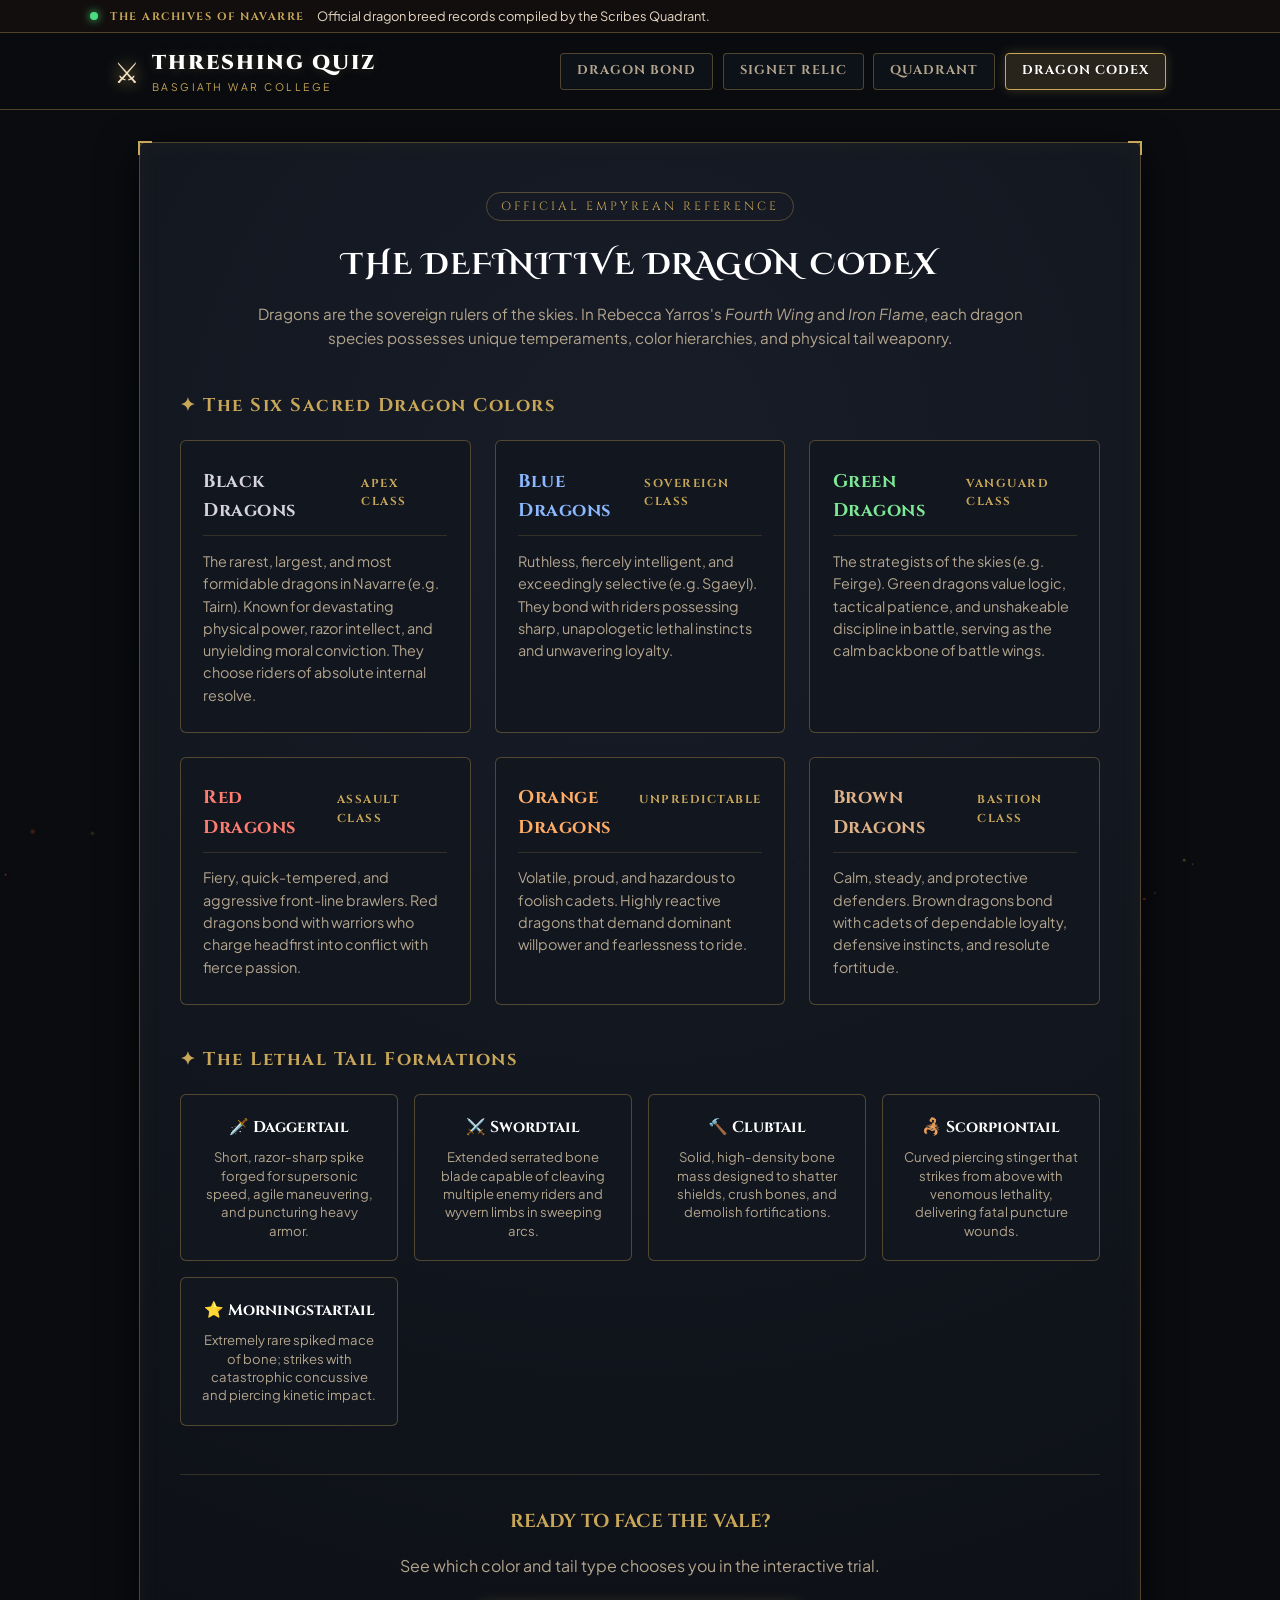
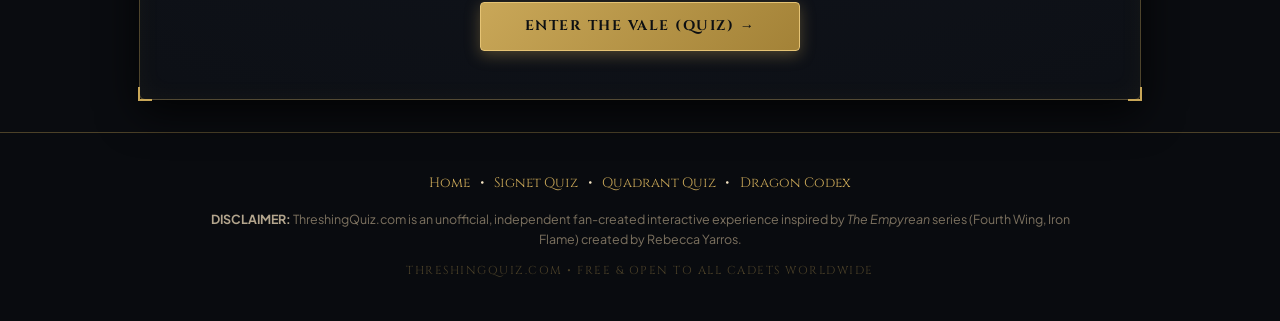
==== dragon-codex/index.html @ b6564068 "Clean AI clutter and add CF Pages subpages" ====
<!DOCTYPE html>
<html lang="en">
<head>
  <meta charset="UTF-8">
  <meta name="viewport" content="width=device-width, initial-scale=1.0">
  <title>Dragon Lore Codex | Breeds, Colors, and Tail Formations - Threshing Quiz</title>
  <meta name="description" content="Complete Fourth Wing Dragon Lore Codex. Explore all 6 dragon color breeds, 5 lethal tail types, rare temperaments, and bonded rider signet pairings in Navarre.">
  <meta name="keywords" content="fourth wing dragons, dragon breeds fourth wing, dragon colors fourth wing, dragon tails fourth wing, tairn breed, sgaeyl breed, threshing dragon lore">
  
  <link rel="canonical" href="https://threshingquiz.com/dragon-codex/">
  <meta property="og:title" content="Fourth Wing Dragon Codex: Breeds, Colors & Tails">
  <meta property="og:description" content="Everything about the dragons of the Vale: Black, Blue, Green, Red, Orange, and Brown breeds, and fatal tail weapons.">
  <meta property="og:type" content="article">
  <meta property="og:url" content="https://threshingquiz.com/dragon-codex/">
  <link rel="icon" href="data:image/svg+xml,<svg xmlns=%22http://www.w3.org/2000/svg%22 viewBox=%220 0 100 100%22><text y=%22.9em%22 font-size=%2290%22>🐉</text></svg>">

  <!-- Google Fonts -->
  <link rel="preconnect" href="https://fonts.googleapis.com">
  <link rel="preconnect" href="https://fonts.gstatic.com" crossorigin>
  <link href="https://fonts.googleapis.com/css2?family=Cinzel:wght@600;700;900&family=Cinzel+Decorative:wght@700&family=Plus+Jakarta+Sans:wght@400;500;600;700&display=swap" rel="stylesheet">
  
  <link rel="stylesheet" href="../style.css">
</head>
<body>
  <canvas id="ambientCanvas"></canvas>

  <div class="site-wrapper">
    <div class="vale-ticker-bar">
      <div class="ticker-content">
        <span class="pulse-indicator"></span>
        <span class="ticker-badge">THE ARCHIVES OF NAVARRE</span>
        <span class="ticker-text">Official dragon breed records compiled by the Scribes Quadrant.</span>
      </div>
    </div>

    <header class="site-header">
      <div class="header-content">
        <a href="/" class="brand-logo">
          <span class="dragon-glyph">⚔️</span>
          <div class="logo-text">
            <span class="brand-title">THRESHING QUIZ</span>
            <span class="brand-sub">BASGIATH WAR COLLEGE</span>
          </div>
        </a>
        <nav class="quiz-nav">
          <a href="/" class="nav-btn">Dragon Bond</a>
          <a href="/signet-quiz/" class="nav-btn">Signet Relic</a>
          <a href="/quadrant-quiz/" class="nav-btn">Quadrant</a>
          <a href="/dragon-codex/" class="nav-btn active">Dragon Codex</a>
        </nav>
      </div>
    </header>

    <main class="main-content">
      <!-- MAIN CODEX ARTICLE -->
      <section class="codex-section">
        <div class="ancient-border-box">
          <div class="corner-ornament top-left"></div>
          <div class="corner-ornament top-right"></div>
          <div class="corner-ornament bottom-left"></div>
          <div class="corner-ornament bottom-right"></div>

          <div class="sec-head">
            <div class="hero-badge">OFFICIAL EMPYREAN REFERENCE</div>
            <h1 class="section-title">THE DEFINITIVE DRAGON CODEX</h1>
            <p class="section-intro">
              Dragons are the sovereign rulers of the skies. In Rebecca Yarros's <em>Fourth Wing</em> and <em>Iron Flame</em>, each dragon species possesses unique temperaments, color hierarchies, and physical tail weaponry.
            </p>
          </div>

          <div class="codex-subhead">
            <h3>✦ The Six Sacred Dragon Colors</h3>
          </div>
          <div class="dragon-colors-grid">
            <div class="color-card black-dragon">
              <div class="card-header-row">
                <h4>Black Dragons</h4>
                <span class="dragon-rank">Apex Class</span>
              </div>
              <p>The rarest, largest, and most formidable dragons in Navarre (e.g. Tairn). Known for devastating physical power, razor intellect, and unyielding moral conviction. They choose riders of absolute internal resolve.</p>
            </div>

            <div class="color-card blue-dragon">
              <div class="card-header-row">
                <h4>Blue Dragons</h4>
                <span class="dragon-rank">Sovereign Class</span>
              </div>
              <p>Ruthless, fiercely intelligent, and exceedingly selective (e.g. Sgaeyl). They bond with riders possessing sharp, unapologetic lethal instincts and unwavering loyalty.</p>
            </div>

            <div class="color-card green-dragon">
              <div class="card-header-row">
                <h4>Green Dragons</h4>
                <span class="dragon-rank">Vanguard Class</span>
              </div>
              <p>The strategists of the skies (e.g. Feirge). Green dragons value logic, tactical patience, and unshakeable discipline in battle, serving as the calm backbone of battle wings.</p>
            </div>

            <div class="color-card red-dragon">
              <div class="card-header-row">
                <h4>Red Dragons</h4>
                <span class="dragon-rank">Assault Class</span>
              </div>
              <p>Fiery, quick-tempered, and aggressive front-line brawlers. Red dragons bond with warriors who charge headfirst into conflict with fierce passion.</p>
            </div>

            <div class="color-card orange-dragon">
              <div class="card-header-row">
                <h4>Orange Dragons</h4>
                <span class="dragon-rank">Unpredictable</span>
              </div>
              <p>Volatile, proud, and hazardous to foolish cadets. Highly reactive dragons that demand dominant willpower and fearlessness to ride.</p>
            </div>

            <div class="color-card brown-dragon">
              <div class="card-header-row">
                <h4>Brown Dragons</h4>
                <span class="dragon-rank">Bastion Class</span>
              </div>
              <p>Calm, steady, and protective defenders. Brown dragons bond with cadets of dependable loyalty, defensive instincts, and resolute fortitude.</p>
            </div>
          </div>

          <div class="codex-subhead mt-large">
            <h3>✦ The Lethal Tail Formations</h3>
          </div>
          <div class="tail-grid">
            <div class="tail-card">
              <h4>🗡️ Daggertail</h4>
              <p>Short, razor-sharp spike forged for supersonic speed, agile maneuvering, and puncturing heavy armor.</p>
            </div>
            <div class="tail-card">
              <h4>⚔️ Swordtail</h4>
              <p>Extended serrated bone blade capable of cleaving multiple enemy riders and wyvern limbs in sweeping arcs.</p>
            </div>
            <div class="tail-card">
              <h4>🔨 Clubtail</h4>
              <p>Solid, high-density bone mass designed to shatter shields, crush bones, and demolish fortifications.</p>
            </div>
            <div class="tail-card">
              <h4>🦂 Scorpiontail</h4>
              <p>Curved piercing stinger that strikes from above with venomous lethality, delivering fatal puncture wounds.</p>
            </div>
            <div class="tail-card">
              <h4>⭐ Morningstartail</h4>
              <p>Extremely rare spiked mace of bone; strikes with catastrophic concussive and piercing kinetic impact.</p>
            </div>
          </div>

          <div style="text-align: center; margin-top: 3rem; padding-top: 2rem; border-top: 1px solid rgba(201,167,88,0.2);">
            <h3 style="font-family: var(--font-serif); color: var(--border-gold); margin-bottom: 1rem;">READY TO FACE THE VALE?</h3>
            <p style="color: var(--text-muted); margin-bottom: 1.5rem;">See which color and tail type chooses you in the interactive trial.</p>
            <a href="/" class="action-btn primary-gold" style="max-width: 320px; margin: 0 auto; text-decoration:none;">Enter the Vale (Quiz) →</a>
          </div>
        </div>
      </section>
    </main>

    <footer class="site-footer">
      <div class="footer-content">
        <div class="footer-links">
          <a href="/">Home</a> •
          <a href="/signet-quiz/">Signet Quiz</a> •
          <a href="/quadrant-quiz/">Quadrant Quiz</a> •
          <a href="/dragon-codex/">Dragon Codex</a>
        </div>
        <p class="disclaimer-text">
          <strong>DISCLAIMER:</strong> ThreshingQuiz.com is an unofficial, independent fan-created interactive experience inspired by <em>The Empyrean</em> series (Fourth Wing, Iron Flame) created by Rebecca Yarros.
        </p>
        <p class="copyright-sub">ThreshingQuiz.com • Free & Open to All Cadets Worldwide</p>
      </div>
    </footer>
  </div>

  <script src="../quizzes.js"></script>
  <script src="../app.js"></script>
</body>
</html>
---- style.css ----
:root {
  --bg-dark: #0a0c10;
  --bg-card: #12161f;
  --bg-card-hover: #19202c;
  --border-gold: #c9a758;
  --border-gold-subtle: rgba(201, 167, 88, 0.35);
  --gold-glow: rgba(201, 167, 88, 0.25);
  --text-main: #f4e3c2;
  --text-muted: #b3a58d;
  --text-dim: #7d7260;
  --accent-crimson: #a62a2a;
  --accent-lightning: #e2c044;
  --font-serif: 'Cinzel', Georgia, serif;
  --font-decorative: 'Cinzel Decorative', Georgia, serif;
  --font-sans: 'Plus Jakarta Sans', system-ui, -apple-system, sans-serif;
}

* {
  box-sizing: border-box;
  margin: 0;
  padding: 0;
}

body {
  background-color: var(--bg-dark);
  color: var(--text-main);
  font-family: var(--font-sans);
  min-height: 100vh;
  position: relative;
  overflow-x: hidden;
  line-height: 1.6;
}

/* Ambient Canvas Background */
#ambientCanvas {
  position: fixed;
  top: 0;
  left: 0;
  width: 100vw;
  height: 100vh;
  z-index: 0;
  pointer-events: none;
  opacity: 0.6;
}

.site-wrapper {
  position: relative;
  z-index: 1;
  display: flex;
  flex-direction: column;
  min-height: 100vh;
}

/* Live Vale Ticker */
.vale-ticker-bar {
  background: rgba(20, 15, 14, 0.95);
  border-bottom: 1px solid var(--border-gold-subtle);
  padding: 6px 16px;
  font-size: 0.8rem;
  color: var(--text-muted);
}

.ticker-content {
  max-width: 1100px;
  margin: 0 auto;
  display: flex;
  align-items: center;
  gap: 12px;
}

.pulse-indicator {
  width: 8px;
  height: 8px;
  border-radius: 50%;
  background: #4ade80;
  box-shadow: 0 0 8px #4ade80;
  animation: pulseLight 1.8s infinite;
}

@keyframes pulseLight {
  0%, 100% { opacity: 1; transform: scale(1); }
  50% { opacity: 0.4; transform: scale(0.85); }
}

.ticker-badge {
  font-family: var(--font-serif);
  font-size: 0.68rem;
  letter-spacing: 1.5px;
  color: var(--border-gold);
  font-weight: 700;
}

.ticker-text {
  color: #e5d8c5;
  white-space: nowrap;
  overflow: hidden;
  text-overflow: ellipsis;
}

/* Header */
.site-header {
  border-bottom: 1px solid var(--border-gold-subtle);
  background: rgba(10, 12, 16, 0.85);
  backdrop-filter: blur(12px);
  position: sticky;
  top: 0;
  z-index: 100;
}

.header-content {
  max-width: 1100px;
  margin: 0 auto;
  padding: 0.85rem 1.5rem;
  display: flex;
  align-items: center;
  justify-content: space-between;
  flex-wrap: wrap;
  gap: 1rem;
}

.brand-logo {
  display: flex;
  align-items: center;
  gap: 0.75rem;
  text-decoration: none;
  color: var(--text-main);
}

.dragon-glyph {
  font-size: 1.8rem;
  filter: drop-shadow(0 0 8px var(--border-gold));
}

.logo-text {
  display: flex;
  flex-direction: column;
}

.brand-title {
  font-family: var(--font-serif);
  font-weight: 900;
  font-size: 1.25rem;
  letter-spacing: 2px;
  color: #fff;
  text-shadow: 0 0 12px var(--gold-glow);
}

.brand-sub {
  font-size: 0.65rem;
  letter-spacing: 2.5px;
  color: var(--border-gold);
  text-transform: uppercase;
}

.quiz-nav {
  display: flex;
  gap: 0.6rem;
  align-items: center;
  flex-wrap: wrap;
}

.nav-btn {
  background: rgba(18, 22, 31, 0.6);
  border: 1px solid var(--border-gold-subtle);
  color: var(--text-muted);
  padding: 0.45rem 1rem;
  font-size: 0.8rem;
  font-family: var(--font-serif);
  font-weight: 700;
  letter-spacing: 1px;
  text-transform: uppercase;
  cursor: pointer;
  border-radius: 4px;
  transition: all 0.25s ease;
  text-decoration: none;
  display: inline-flex;
  align-items: center;
}

.nav-btn:hover, .nav-btn.active {
  border-color: var(--border-gold);
  color: #fff;
  background: rgba(201, 167, 88, 0.16);
  box-shadow: 0 0 12px var(--gold-glow);
}

/* Main Content Area */
.main-content {
  flex: 1;
  max-width: 1050px;
  width: 100%;
  margin: 2rem auto;
  padding: 0 1.5rem;
  display: flex;
  flex-direction: column;
  gap: 3rem;
}

/* Ancient Border Box - Signature Aesthetic */
.ancient-border-box {
  background: radial-gradient(circle at 50% 20%, rgba(25, 30, 42, 0.95), rgba(13, 16, 22, 0.98));
  border: 1px solid var(--border-gold-subtle);
  box-shadow: 0 12px 40px rgba(0, 0, 0, 0.8), inset 0 0 25px rgba(201, 167, 88, 0.05);
  padding: 3rem 2.5rem;
  position: relative;
  border-radius: 6px;
}

/* Corner Ornaments */
.corner-ornament {
  position: absolute;
  width: 14px;
  height: 14px;
  border: 2px solid var(--border-gold);
  pointer-events: none;
}
.corner-ornament.top-left { top: -2px; left: -2px; border-right: none; border-bottom: none; }
.corner-ornament.top-right { top: -2px; right: -2px; border-left: none; border-bottom: none; }
.corner-ornament.bottom-left { bottom: -2px; left: -2px; border-right: none; border-top: none; }
.corner-ornament.bottom-right { bottom: -2px; right: -2px; border-left: none; border-top: none; }

/* Sections Display Logic */
#heroSection, #quizPlaySection, #calculatingSection, #resultSection {
  display: none;
}
#heroSection.active, #quizPlaySection.active, #calculatingSection.active, #resultSection.active {
  display: block;
}

/* Hero Section */
.hero-badge {
  display: inline-block;
  font-family: var(--font-serif);
  font-size: 0.75rem;
  letter-spacing: 3px;
  color: var(--border-gold);
  border: 1px solid var(--border-gold-subtle);
  padding: 0.25rem 0.85rem;
  border-radius: 20px;
  margin-bottom: 1.25rem;
  text-transform: uppercase;
}

.hero-title {
  font-family: var(--font-decorative);
  font-size: 2.3rem;
  letter-spacing: 2px;
  color: #fff;
  line-height: 1.25;
  margin-bottom: 1rem;
  text-shadow: 0 0 20px rgba(201, 167, 88, 0.35);
}

.hero-quote {
  font-family: var(--font-serif);
  font-style: italic;
  font-size: 1.15rem;
  color: var(--border-gold);
  margin-bottom: 1rem;
  opacity: 0.95;
}

.hero-description {
  color: var(--text-muted);
  font-size: 0.95rem;
  max-width: 800px;
  margin-bottom: 2.5rem;
}

/* Quiz Selector Grid */
.quiz-select-grid {
  display: grid;
  grid-template-columns: repeat(auto-fit, minmax(260px, 1fr));
  gap: 1.5rem;
  margin-bottom: 2.5rem;
}

.quiz-card {
  background: var(--bg-card);
  border: 1px solid var(--border-gold-subtle);
  border-radius: 6px;
  padding: 1.8rem 1.5rem;
  display: flex;
  flex-direction: column;
  justify-content: space-between;
  cursor: pointer;
  transition: all 0.3s cubic-bezier(0.16, 1, 0.3, 1);
  position: relative;
  overflow: hidden;
}

.quiz-card:hover {
  transform: translateY(-4px);
  border-color: var(--border-gold);
  background: var(--bg-card-hover);
  box-shadow: 0 10px 25px rgba(0, 0, 0, 0.6), 0 0 15px var(--gold-glow);
}

.quiz-card.featured {
  border-color: var(--border-gold);
  background: linear-gradient(180deg, rgba(201, 167, 88, 0.08) 0%, var(--bg-card) 100%);
}

.card-icon {
  font-size: 2.2rem;
  margin-bottom: 0.75rem;
}

.card-tag {
  font-size: 0.65rem;
  font-family: var(--font-serif);
  letter-spacing: 2px;
  color: var(--border-gold);
  margin-bottom: 0.5rem;
}

.quiz-card h3 {
  font-family: var(--font-serif);
  color: #fff;
  font-size: 1.2rem;
  margin-bottom: 0.6rem;
}

.quiz-card p {
  color: var(--text-muted);
  font-size: 0.85rem;
  margin-bottom: 1.5rem;
  flex: 1;
}

/* Action Buttons */
.action-btn {
  font-family: var(--font-serif);
  font-size: 0.88rem;
  font-weight: 700;
  letter-spacing: 1.5px;
  text-transform: uppercase;
  padding: 0.75rem 1.4rem;
  border-radius: 4px;
  cursor: pointer;
  transition: all 0.25s ease;
  display: inline-flex;
  align-items: center;
  justify-content: center;
  gap: 0.5rem;
  width: 100%;
}

.action-btn.primary-gold {
  background: linear-gradient(135deg, #c9a758 0%, #a38237 100%);
  color: #0d0f12;
  border: 1px solid #e5c374;
  box-shadow: 0 4px 15px rgba(201, 167, 88, 0.35);
}

.action-btn.primary-gold:hover {
  background: linear-gradient(135deg, #dfbc68 0%, #b89440 100%);
  box-shadow: 0 6px 20px rgba(201, 167, 88, 0.55);
  transform: translateY(-2px);
}

.action-btn.secondary-btn {
  background: rgba(201, 167, 88, 0.05);
  border: 1px solid var(--border-gold-subtle);
  color: var(--text-main);
}

.action-btn.secondary-btn:hover {
  background: rgba(201, 167, 88, 0.15);
  border-color: var(--border-gold);
  color: #fff;
}

.hero-features {
  display: flex;
  justify-content: center;
  gap: 1.8rem;
  flex-wrap: wrap;
  padding-top: 1.5rem;
  border-top: 1px solid rgba(201, 167, 88, 0.15);
  color: var(--text-dim);
  font-size: 0.85rem;
}

.hero-features span {
  color: var(--border-gold);
}

/* Quiz Status & Progress */
.quiz-status-bar {
  display: flex;
  justify-content: space-between;
  align-items: center;
  margin-bottom: 0.75rem;
  font-family: var(--font-serif);
  font-size: 0.85rem;
  color: var(--border-gold);
  letter-spacing: 1px;
}

.progress-track {
  width: 100%;
  height: 6px;
  background: rgba(201, 167, 88, 0.12);
  border-radius: 3px;
  margin-bottom: 2.2rem;
  overflow: hidden;
}

.progress-fill {
  height: 100%;
  width: 10%;
  background: linear-gradient(90deg, #c9a758, #ff6b35);
  box-shadow: 0 0 10px #c9a758;
  transition: width 0.4s ease;
}

.question-text {
  font-family: var(--font-serif);
  font-size: 1.45rem;
  color: #fff;
  line-height: 1.4;
  margin-bottom: 2rem;
  min-height: 4rem;
}

.answers-container {
  display: flex;
  flex-direction: column;
  gap: 1rem;
}

.answer-option-btn {
  background: var(--bg-card);
  border: 1px solid var(--border-gold-subtle);
  padding: 1.15rem 1.4rem;
  border-radius: 6px;
  color: var(--text-main);
  text-align: left;
  font-size: 0.98rem;
  cursor: pointer;
  transition: all 0.25s ease;
  display: flex;
  align-items: center;
  gap: 1rem;
  font-family: var(--font-sans);
}

.answer-option-btn:hover {
  background: var(--bg-card-hover);
  border-color: var(--border-gold);
  color: #fff;
  transform: translateX(4px);
  box-shadow: 0 4px 15px rgba(0, 0, 0, 0.4), inset 0 0 12px var(--gold-glow);
}

.answer-option-btn.selected {
  background: rgba(201, 167, 88, 0.2);
  border-color: var(--border-gold);
  color: #fff;
  box-shadow: 0 0 15px var(--gold-glow);
}

.answer-option-btn .option-letter {
  font-family: var(--font-serif);
  font-weight: 700;
  color: var(--border-gold);
  font-size: 1rem;
  min-width: 1.8rem;
  height: 1.8rem;
  border-radius: 50%;
  border: 1px solid var(--border-gold-subtle);
  display: flex;
  align-items: center;
  justify-content: center;
}

/* Calculating Transition */
.calculating-section {
  text-align: center;
  padding: 5rem 1rem;
}

.rune-ritual-loader {
  position: relative;
  width: 110px;
  height: 110px;
  margin: 0 auto 2rem;
}

.rune-circle {
  width: 100%;
  height: 100%;
  border: 2px dashed var(--border-gold);
  border-radius: 50%;
  animation: spinRune 6s linear infinite;
  box-shadow: 0 0 25px var(--gold-glow);
}

.dragon-eye {
  position: absolute;
  top: 50%;
  left: 50%;
  transform: translate(-50%, -50%);
  font-size: 2.5rem;
  animation: pulseGlow 1.8s ease-in-out infinite;
}

@keyframes spinRune {
  from { transform: rotate(0deg); }
  to { transform: rotate(360deg); }
}

@keyframes pulseGlow {
  0%, 100% { transform: translate(-50%, -50%) scale(1); filter: drop-shadow(0 0 4px #c9a758); }
  50% { transform: translate(-50%, -50%) scale(1.15); filter: drop-shadow(0 0 15px #ff6b35); }
}

.ritual-title {
  font-family: var(--font-decorative);
  font-size: 1.6rem;
  letter-spacing: 2px;
  color: #fff;
  margin-bottom: 0.5rem;
}

.ritual-sub {
  color: var(--text-muted);
  font-style: italic;
  font-family: var(--font-serif);
}

/* Results Display & Cadet Customizer */
.result-header {
  text-align: center;
  margin-bottom: 1.5rem;
}

.result-subtitle {
  font-family: var(--font-serif);
  font-size: 0.75rem;
  letter-spacing: 3px;
  color: var(--border-gold);
  margin-bottom: 0.5rem;
}

.result-main-title {
  font-family: var(--font-decorative);
  font-size: 2.2rem;
  color: #fff;
  letter-spacing: 1.5px;
  margin-bottom: 0.4rem;
  text-shadow: 0 0 18px rgba(201, 167, 88, 0.4);
}

.result-dragon-class {
  font-family: var(--font-serif);
  font-style: italic;
  color: var(--text-muted);
  font-size: 1.05rem;
}

.cadet-customizer {
  max-width: 600px;
  margin: 0 auto 1.5rem;
  background: var(--bg-card);
  border: 1px solid var(--border-gold-subtle);
  border-radius: 6px;
  padding: 1rem 1.25rem;
  text-align: center;
}

.cadet-customizer label {
  display: block;
  font-family: var(--font-serif);
  font-size: 0.75rem;
  letter-spacing: 1.5px;
  color: var(--border-gold);
  margin-bottom: 0.5rem;
}

.customizer-row {
  display: flex;
  gap: 0.75rem;
}

.customizer-row input {
  flex: 1;
  background: rgba(10, 12, 16, 0.8);
  border: 1px solid var(--border-gold-subtle);
  border-radius: 4px;
  padding: 0.6rem 0.9rem;
  color: #fff;
  font-family: var(--font-sans);
  font-size: 0.95rem;
}

.customizer-row input:focus {
  outline: none;
  border-color: var(--border-gold);
  box-shadow: 0 0 10px var(--gold-glow);
}

.customizer-row .action-btn {
  width: auto;
  white-space: nowrap;
}

.certificate-container {
  display: flex;
  flex-direction: column;
  align-items: center;
  margin-bottom: 2.5rem;
}

#certificateCanvas {
  max-width: 100%;
  height: auto;
  border-radius: 6px;
  box-shadow: 0 10px 30px rgba(0, 0, 0, 0.7), 0 0 20px rgba(201, 167, 88, 0.2);
  border: 1px solid var(--border-gold);
  margin-bottom: 1.25rem;
}

.cert-actions {
  display: flex;
  gap: 1rem;
  width: 100%;
  max-width: 600px;
}

.copy-alert {
  margin-top: 0.75rem;
  color: #55f3a0;
  font-size: 0.85rem;
  display: none;
}

/* Lore Breakdown */
.lore-breakdown {
  margin-top: 2rem;
  display: flex;
  flex-direction: column;
  gap: 1.5rem;
}

.lore-block {
  background: var(--bg-card);
  border: 1px solid var(--border-gold-subtle);
  border-radius: 6px;
  padding: 1.5rem;
}

.quote-block {
  border-left: 3px solid var(--border-gold);
  background: rgba(201, 167, 88, 0.05);
}

.quote-text {
  font-family: var(--font-serif);
  font-style: italic;
  font-size: 1.05rem;
  color: #fff;
}

.traits-block h3 {
  font-family: var(--font-serif);
  color: var(--border-gold);
  font-size: 1.15rem;
  margin-bottom: 0.6rem;
}

.traits-block p {
  color: var(--text-muted);
  font-size: 0.95rem;
}

.lore-stats-grid {
  display: grid;
  grid-template-columns: repeat(auto-fit, minmax(200px, 1fr));
  gap: 1rem;
}

.stat-card {
  background: var(--bg-card);
  border: 1px solid var(--border-gold-subtle);
  border-radius: 6px;
  padding: 1rem;
  text-align: center;
}

.stat-label {
  font-size: 0.75rem;
  font-family: var(--font-serif);
  color: var(--text-dim);
  letter-spacing: 1.5px;
  margin-bottom: 0.25rem;
}

.stat-value {
  font-size: 1.1rem;
  font-family: var(--font-serif);
  color: #fff;
  font-weight: 700;
}

.post-result-actions {
  display: flex;
  gap: 1rem;
  margin-top: 2.5rem;
  padding-top: 1.5rem;
  border-top: 1px solid var(--border-gold-subtle);
}

/* Codex & FAQ Content Sections */
.codex-section, .faq-section {
  width: 100%;
}

.sec-head {
  text-align: center;
  max-width: 800px;
  margin: 0 auto 2.5rem;
}

.section-title {
  font-family: var(--font-decorative);
  font-size: 1.9rem;
  color: #fff;
  letter-spacing: 1.5px;
  margin-bottom: 0.75rem;
}

.section-intro {
  color: var(--text-muted);
  font-size: 0.95rem;
}

.codex-subhead h3 {
  font-family: var(--font-serif);
  color: var(--border-gold);
  font-size: 1.15rem;
  letter-spacing: 1.5px;
  margin-bottom: 1.25rem;
}

.mt-large {
  margin-top: 2.5rem;
}

/* Dragon Colors Grid */
.dragon-colors-grid {
  display: grid;
  grid-template-columns: repeat(auto-fit, minmax(290px, 1fr));
  gap: 1.5rem;
}

.color-card {
  background: var(--bg-card);
  border: 1px solid var(--border-gold-subtle);
  border-radius: 6px;
  padding: 1.6rem 1.4rem;
  transition: all 0.25s ease;
  position: relative;
}

.color-card:hover {
  transform: translateY(-3px);
  border-color: var(--border-gold);
  background: var(--bg-card-hover);
  box-shadow: 0 8px 24px rgba(0, 0, 0, 0.6);
}

.card-header-row {
  display: flex;
  justify-content: space-between;
  align-items: baseline;
  border-bottom: 1px solid rgba(201, 167, 88, 0.18);
  padding-bottom: 0.6rem;
  margin-bottom: 0.85rem;
}

.color-card h4 {
  font-family: var(--font-serif);
  font-size: 1.15rem;
  color: #fff;
  letter-spacing: 0.5px;
}

.dragon-rank {
  font-family: var(--font-serif);
  font-size: 0.72rem;
  letter-spacing: 1.5px;
  text-transform: uppercase;
  color: var(--border-gold);
  font-weight: 700;
}

/* Subtle custom accent headers */
.black-dragon h4 { color: #d5d3e0; }
.blue-dragon h4 { color: #8bb8ff; }
.green-dragon h4 { color: #7de895; }
.red-dragon h4 { color: #ff7d70; }
.orange-dragon h4 { color: #ffad66; }
.brown-dragon h4 { color: #dfb288; }

.color-card p {
  color: var(--text-muted);
  font-size: 0.9rem;
  line-height: 1.55;
}

/* Tail Grid */
.tail-grid {
  display: grid;
  grid-template-columns: repeat(auto-fit, minmax(180px, 1fr));
  gap: 1rem;
}

.tail-card {
  background: var(--bg-card);
  border: 1px solid var(--border-gold-subtle);
  border-radius: 6px;
  padding: 1.25rem;
  text-align: center;
}

.tail-card h4 {
  font-family: var(--font-serif);
  color: #fff;
  font-size: 0.98rem;
  margin-bottom: 0.5rem;
}

.tail-card p {
  color: var(--text-muted);
  font-size: 0.82rem;
  line-height: 1.4;
}

/* FAQ Accordion */
.faq-accordion {
  display: flex;
  flex-direction: column;
  gap: 1rem;
  max-width: 850px;
  margin: 0 auto;
}

.faq-item {
  background: var(--bg-card);
  border: 1px solid var(--border-gold-subtle);
  border-radius: 6px;
  overflow: hidden;
  transition: all 0.2s ease;
}

.faq-item summary {
  padding: 1.2rem 1.5rem;
  font-family: var(--font-serif);
  font-size: 1.05rem;
  color: #fff;
  cursor: pointer;
  list-style: none;
  display: flex;
  justify-content: space-between;
  align-items: center;
}

.faq-item summary::-webkit-details-marker {
  display: none;
}

.faq-item summary::after {
  content: "+";
  color: var(--border-gold);
  font-size: 1.3rem;
  font-weight: 700;
  transition: transform 0.2s ease;
}

.faq-item[open] summary::after {
  transform: rotate(45deg);
}

.faq-answer {
  padding: 0 1.5rem 1.25rem;
  color: var(--text-muted);
  font-size: 0.92rem;
  line-height: 1.6;
}

.faq-answer strong {
  color: #fff;
}

/* Footer */
.site-footer {
  border-top: 1px solid var(--border-gold-subtle);
  background: rgba(10, 12, 16, 0.95);
  padding: 2.5rem 1.5rem;
  margin-top: auto;
}

.footer-content {
  max-width: 900px;
  margin: 0 auto;
  text-align: center;
}

.footer-links {
  font-family: var(--font-serif);
  font-size: 0.85rem;
  margin-bottom: 1rem;
}

.footer-links a {
  color: var(--border-gold);
  text-decoration: none;
  margin: 0 0.4rem;
}

.footer-links a:hover {
  text-decoration: underline;
}

.disclaimer-text {
  font-size: 0.78rem;
  color: var(--text-dim);
  line-height: 1.6;
  margin-bottom: 0.75rem;
}

.disclaimer-text strong {
  color: var(--text-muted);
}

.copyright-sub {
  font-size: 0.72rem;
  color: var(--border-gold-subtle);
  font-family: var(--font-serif);
  letter-spacing: 1.5px;
  text-transform: uppercase;
}

/* Mobile responsive */
@media (max-width: 768px) {
  .hero-title { font-size: 1.8rem; }
  .ancient-border-box { padding: 2rem 1.25rem; }
  .cert-actions, .post-result-actions { flex-direction: column; }
  .header-content { justify-content: center; text-align: center; }
  .logo-text { text-align: left; }
  .quiz-nav { width: 100%; justify-content: center; flex-wrap: wrap; }
  .customizer-row { flex-direction: column; }
}
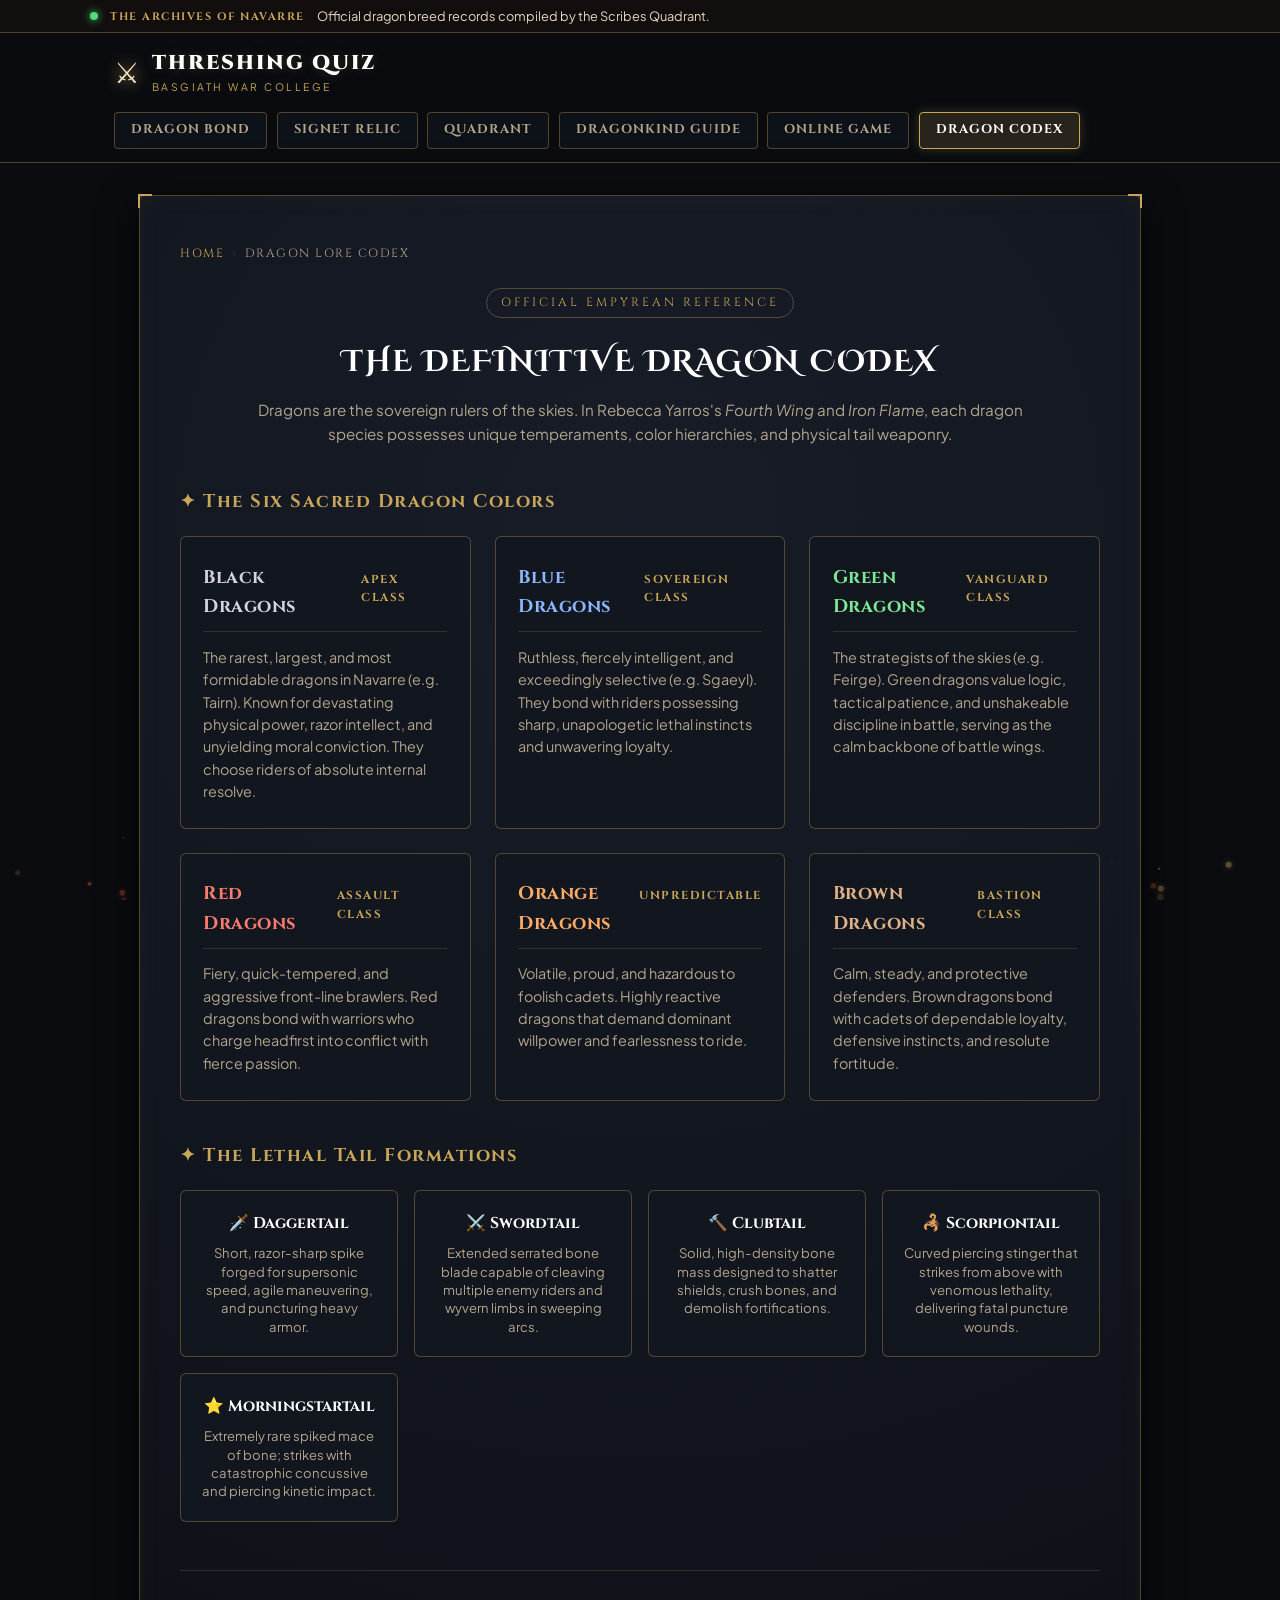
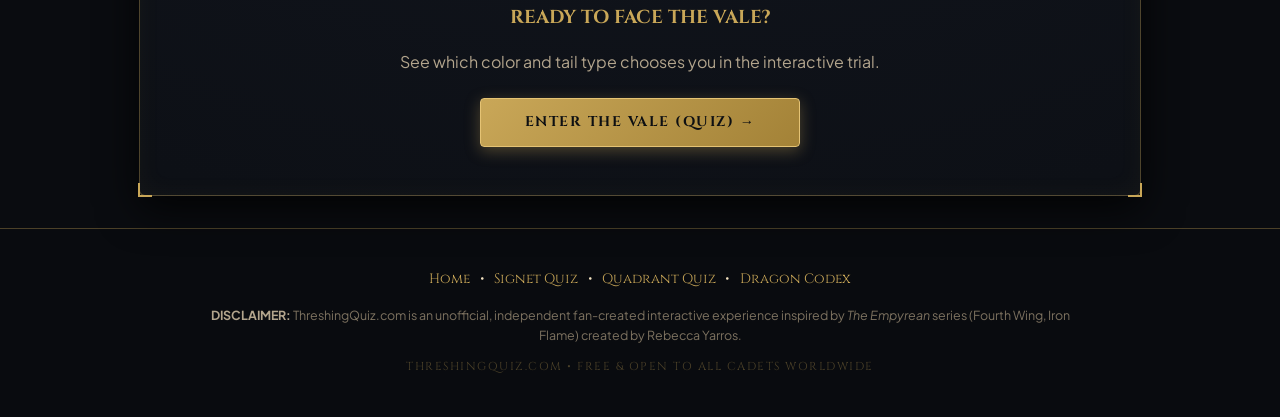
==== commit c4516147: "Add breadcrumbs and instant preloading" ====
--- a/dragon-codex/index.html
+++ b/dragon-codex/index.html
@@ -46,6 +46,8 @@
           <a href="/" class="nav-btn">Dragon Bond</a>
           <a href="/signet-quiz/" class="nav-btn">Signet Relic</a>
           <a href="/quadrant-quiz/" class="nav-btn">Quadrant</a>
+          <a href="/dragonkind-game/" class="nav-btn">Dragonkind Guide</a>
+          <a href="/fourth-wing-game-online/" class="nav-btn">Online Game</a>
           <a href="/dragon-codex/" class="nav-btn active">Dragon Codex</a>
         </nav>
       </div>
@@ -59,6 +61,13 @@
           <div class="corner-ornament top-right"></div>
           <div class="corner-ornament bottom-left"></div>
           <div class="corner-ornament bottom-right"></div>
+
+          <!-- Breadcrumb Navigation -->
+          <nav class="breadcrumb-nav" aria-label="Breadcrumb">
+            <a href="/">Home</a>
+            <span class="breadcrumb-separator">›</span>
+            <span class="breadcrumb-current">Dragon Lore Codex</span>
+          </nav>
 
           <div class="sec-head">
             <div class="hero-badge">OFFICIAL EMPYREAN REFERENCE</div>
--- a/style.css
+++ b/style.css
@@ -227,6 +227,38 @@
   display: block;
 }
 
+/* Breadcrumb Navigation */
+.breadcrumb-nav {
+  display: flex;
+  align-items: center;
+  gap: 0.5rem;
+  font-family: var(--font-serif);
+  font-size: 0.75rem;
+  letter-spacing: 1.5px;
+  text-transform: uppercase;
+  color: var(--text-dim);
+  margin-bottom: 1.5rem;
+}
+
+.breadcrumb-nav a {
+  color: var(--border-gold);
+  text-decoration: none;
+  transition: color 0.2s ease;
+}
+
+.breadcrumb-nav a:hover {
+  color: #fff;
+  text-shadow: 0 0 8px var(--gold-glow);
+}
+
+.breadcrumb-separator {
+  color: var(--border-gold-subtle);
+}
+
+.breadcrumb-current {
+  color: var(--text-muted);
+}
+
 /* Hero Section */
 .hero-badge {
   display: inline-block;
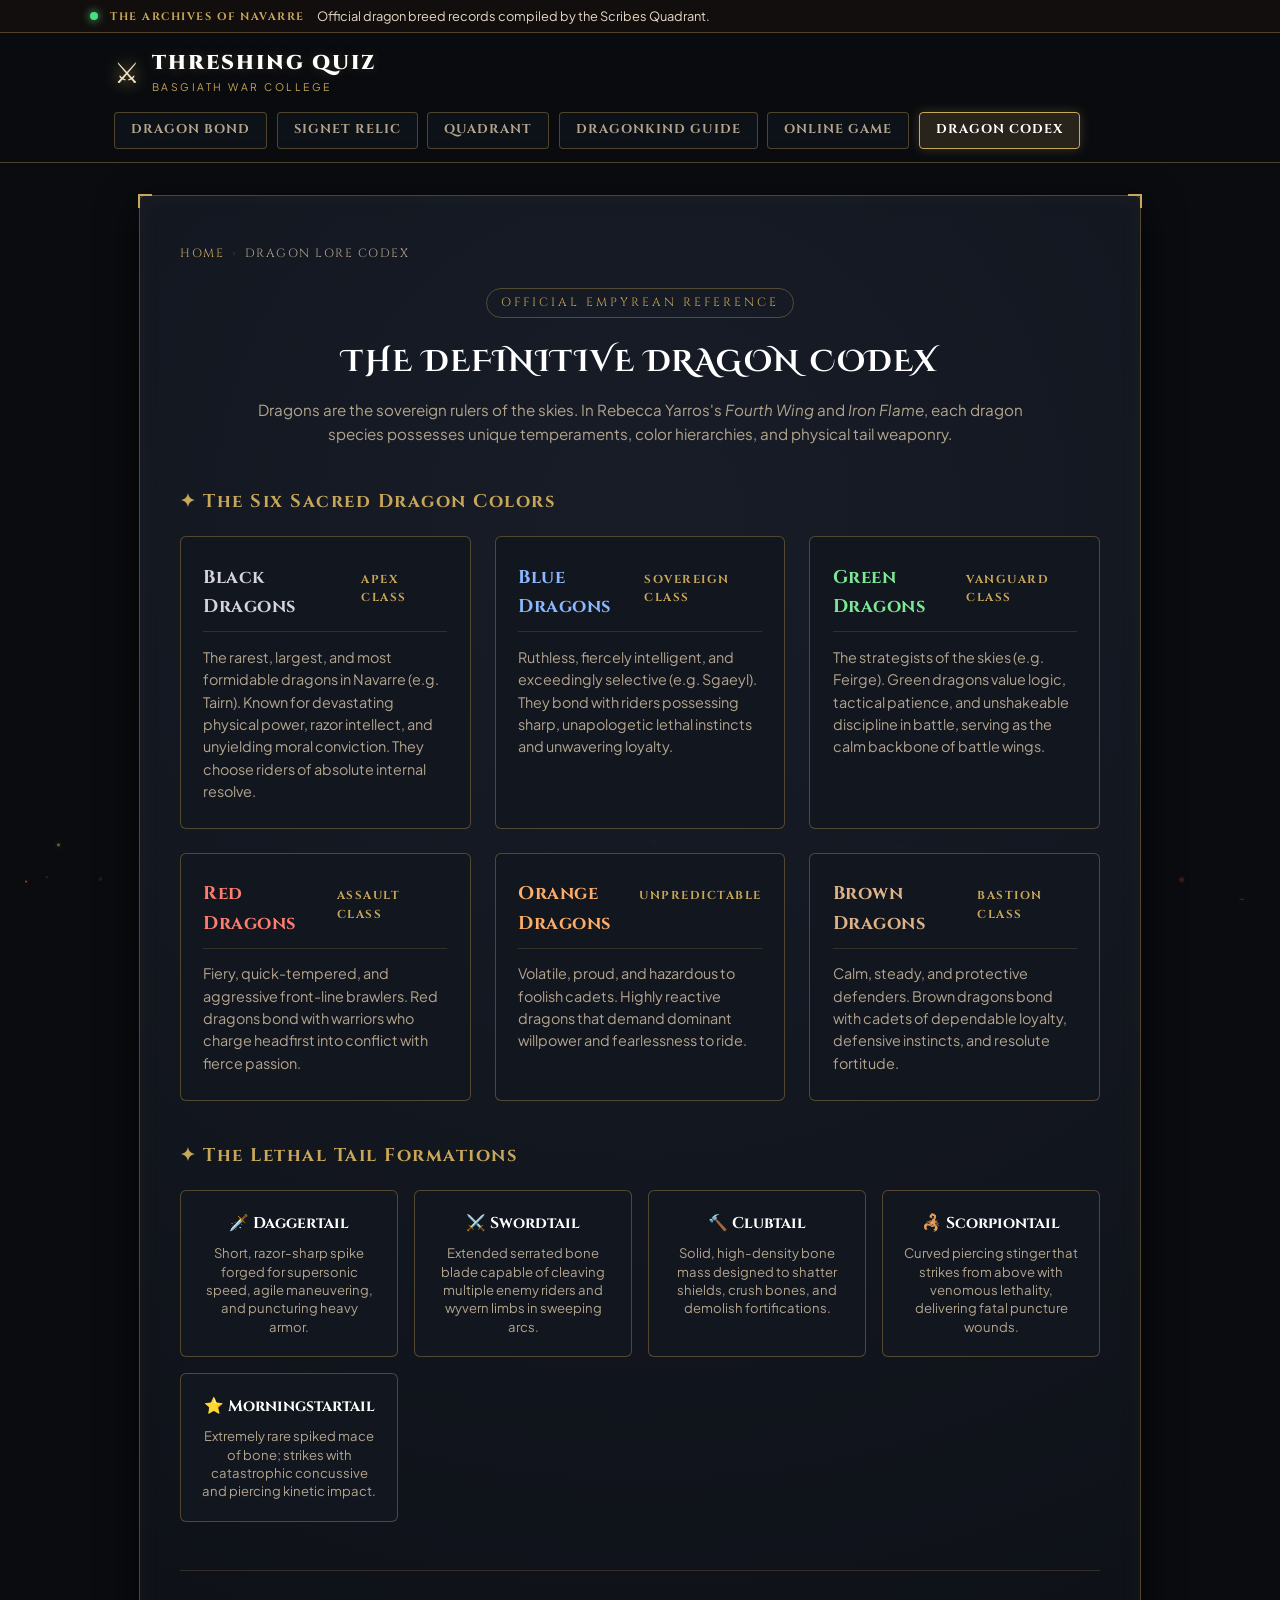
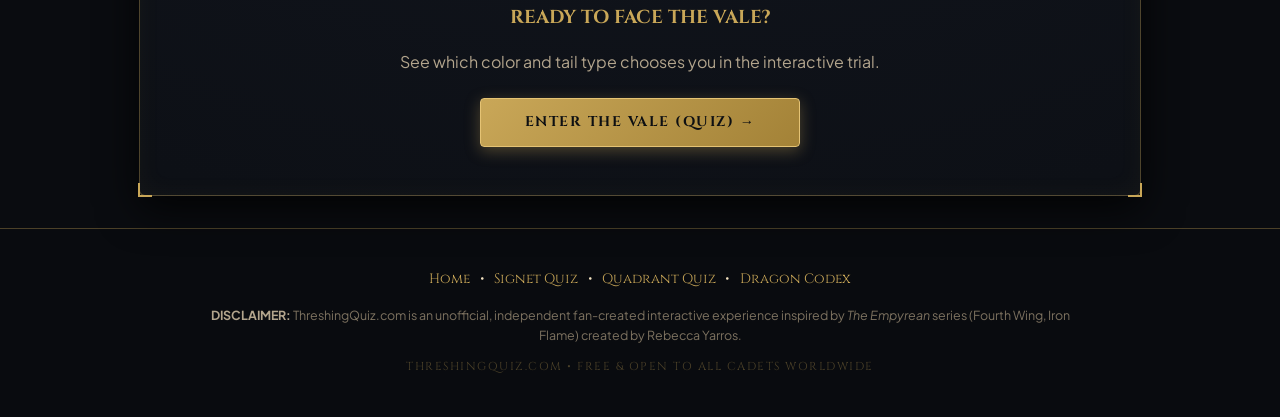
==== commit 13c49067: "Add per-site GA4 page analytics" ====
--- a/dragon-codex/index.html
+++ b/dragon-codex/index.html
@@ -20,6 +20,7 @@
   <link href="https://fonts.googleapis.com/css2?family=Cinzel:wght@600;700;900&family=Cinzel+Decorative:wght@700&family=Plus+Jakarta+Sans:wght@400;500;600;700&display=swap" rel="stylesheet">
   
   <link rel="stylesheet" href="../style.css">
+  <script defer src="/_site-analytics.js"></script>
 </head>
 <body>
   <canvas id="ambientCanvas"></canvas>
